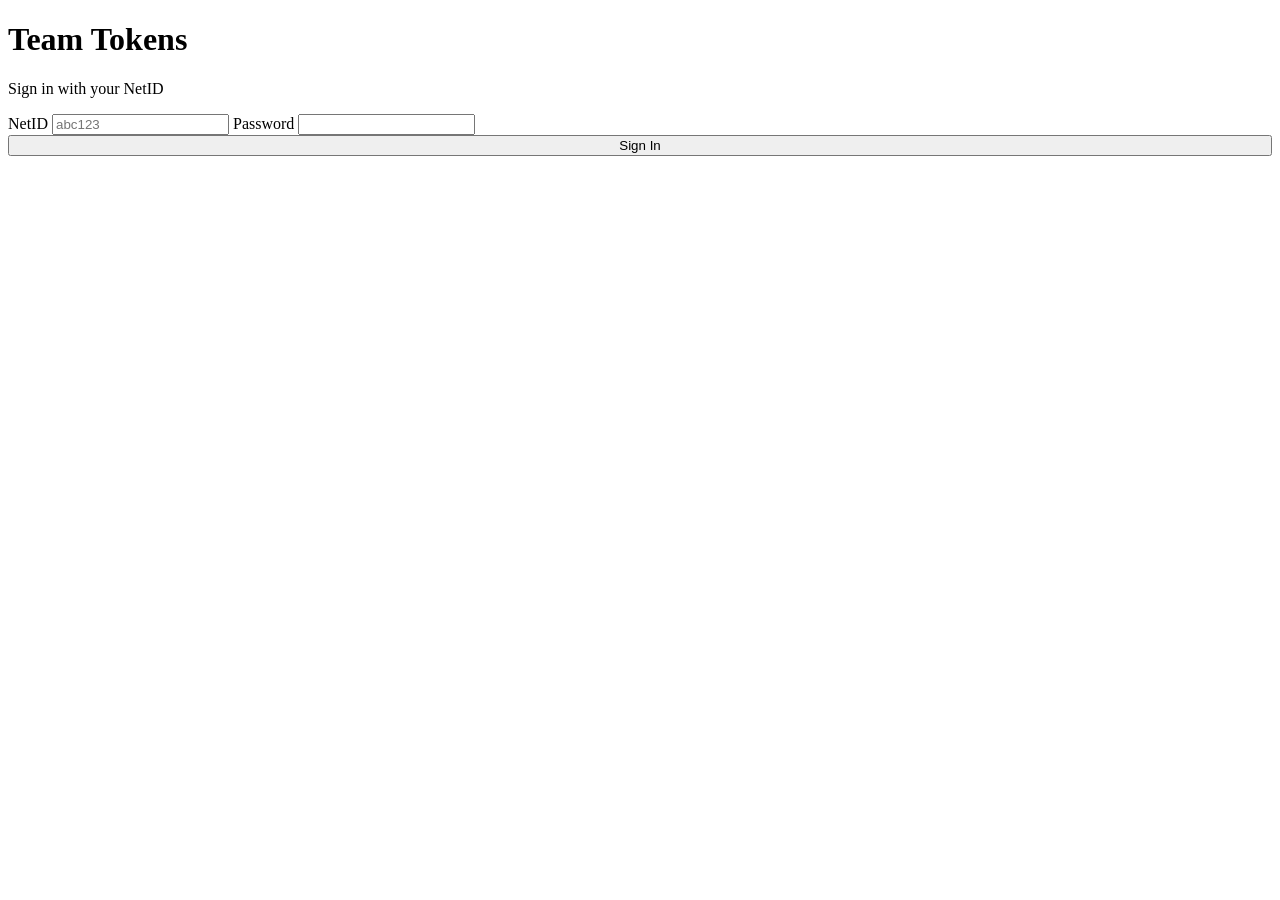
==== index.html @ 69944cf5 "Add files via upload" ====
<!DOCTYPE html>
<html lang="en">
<head>
  <meta charset="UTF-8">
  <meta name="viewport" content="width=device-width, initial-scale=1.0">
  <title>Team Tokens — Sign In</title>
  <link rel="preconnect" href="https://fonts.googleapis.com">
  <link href="https://fonts.googleapis.com/css2?family=Inter:wght@400;600;700&display=swap" rel="stylesheet">
  <link rel="stylesheet" href="css/style.css">
</head>
<body>
<div class="login-wrap">
  <div class="login-card">
    <h1>Team Tokens</h1>
    <p class="subtitle">Sign in with your NetID</p>

    <div id="login-error" class="status-bar error hidden"></div>

    <form id="login-form" novalidate>
      <label for="netid">NetID</label>
      <input type="text" id="netid" name="netid" autocomplete="username"
             placeholder="abc123" required>

      <label for="password">Password</label>
      <input type="password" id="password" name="password"
             autocomplete="current-password" required>

      <button type="submit" class="btn btn-primary" style="width:100%" id="login-btn">
        Sign In
      </button>
    </form>
  </div>
</div>

<script type="module">
import { Auth } from './js/api.js';

const form    = document.getElementById('login-form');
const errBox  = document.getElementById('login-error');
const btn     = document.getElementById('login-btn');

form.addEventListener('submit', async (e) => {
  e.preventDefault();
  errBox.classList.add('hidden');
  btn.disabled = true;
  btn.textContent = 'Signing in…';

  const netid    = document.getElementById('netid').value.trim();
  const password = document.getElementById('password').value;

  try {
    const user = await Auth.login(netid, password);
    // Redirect based on role
    if (user.role === 'administrator' || user.role === 'instructor') {
      window.location.href = 'pages/admin.html';
    } else {
      window.location.href = 'pages/dashboard.html';
    }
  } catch (err) {
    errBox.textContent = err.message;
    errBox.classList.remove('hidden');
    btn.disabled = false;
    btn.textContent = 'Sign In';
  }
});
</script>
</body>
</html>
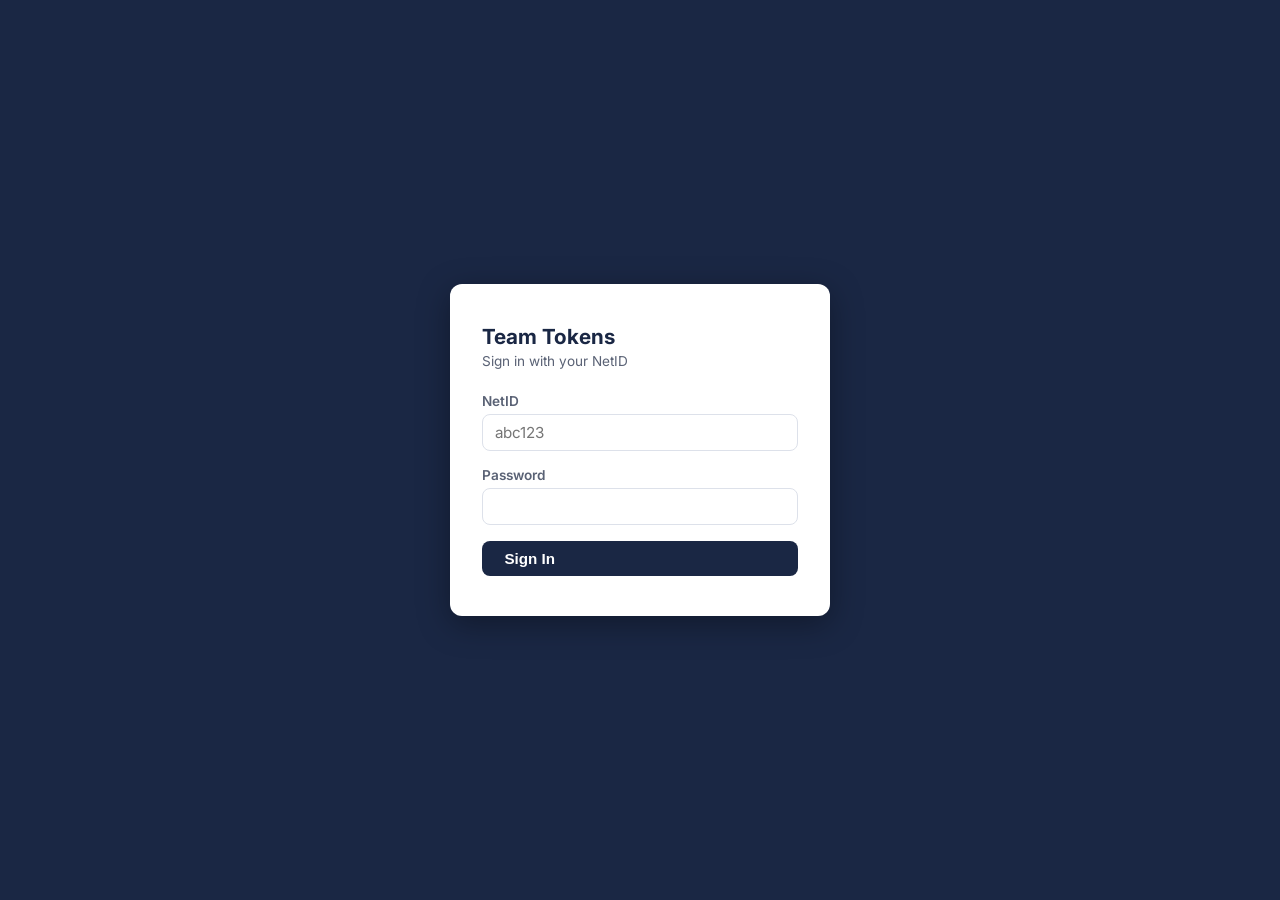
==== commit be8b8cc4: "Update index.html" ====
--- a/index.html
+++ b/index.html
@@ -6,7 +6,7 @@
   <title>Team Tokens — Sign In</title>
   <link rel="preconnect" href="https://fonts.googleapis.com">
   <link href="https://fonts.googleapis.com/css2?family=Inter:wght@400;600;700&display=swap" rel="stylesheet">
-  <link rel="stylesheet" href="css/style.css">
+  <link rel="stylesheet" href="./frontend/css/style.css">
 </head>
 <body>
 <div class="login-wrap">
@@ -33,7 +33,7 @@
 </div>
 
 <script type="module">
-import { Auth } from './js/api.js';
+import { Auth } from './frontend/js/api.js';
 
 const form    = document.getElementById('login-form');
 const errBox  = document.getElementById('login-error');
--- a/frontend/css/style.css
+++ b/frontend/css/style.css
@@ -0,0 +1,288 @@
+/* frontend/css/style.css */
+
+/* ── Design tokens ─────────────────────────────────────────────────── */
+:root {
+  --navy:      #1a2744;
+  --navy-mid:  #2d3f6b;
+  --gold:      #c9a84c;
+  --gold-lt:   #f0d98a;
+  --bg:        #f5f6f8;
+  --surface:   #ffffff;
+  --border:    #dde1ea;
+  --text:      #1e2433;
+  --text-sub:  #5a6275;
+  --success:   #1e7e4c;
+  --warning:   #a06000;
+  --danger:    #b91c1c;
+  --radius:    8px;
+  --shadow:    0 2px 8px rgba(26,39,68,.10);
+  --font-body: 'Inter', system-ui, sans-serif;
+  --font-mono: 'JetBrains Mono', 'Courier New', monospace;
+}
+
+/* ── Reset ─────────────────────────────────────────────────────────── */
+*, *::before, *::after { box-sizing: border-box; margin: 0; padding: 0; }
+html { font-size: 16px; }
+body {
+  font-family: var(--font-body);
+  background: var(--bg);
+  color: var(--text);
+  min-height: 100vh;
+}
+a { color: var(--navy-mid); }
+
+/* ── Layout ─────────────────────────────────────────────────────────── */
+.app-header {
+  background: var(--navy);
+  color: #fff;
+  display: flex;
+  align-items: center;
+  justify-content: space-between;
+  padding: 0 2rem;
+  height: 58px;
+  box-shadow: 0 2px 6px rgba(0,0,0,.25);
+}
+.app-header .brand {
+  font-weight: 700;
+  font-size: 1.15rem;
+  letter-spacing: .02em;
+  color: var(--gold-lt);
+}
+.app-header .user-info { font-size: .85rem; color: #b0bdd6; }
+.app-header .btn-logout {
+  background: none;
+  border: 1px solid rgba(255,255,255,.3);
+  color: #d0d8eb;
+  padding: .3rem .9rem;
+  border-radius: var(--radius);
+  cursor: pointer;
+  font-size: .85rem;
+}
+.app-header .btn-logout:hover { background: rgba(255,255,255,.1); }
+
+.page-wrap {
+  max-width: 900px;
+  margin: 2rem auto;
+  padding: 0 1.25rem;
+}
+
+/* ── Cards ──────────────────────────────────────────────────────────── */
+.card {
+  background: var(--surface);
+  border: 1px solid var(--border);
+  border-radius: var(--radius);
+  box-shadow: var(--shadow);
+  padding: 1.5rem;
+  margin-bottom: 1.5rem;
+}
+.card h2 {
+  font-size: 1.05rem;
+  font-weight: 600;
+  color: var(--navy);
+  margin-bottom: 1rem;
+  padding-bottom: .5rem;
+  border-bottom: 2px solid var(--gold);
+  display: flex;
+  align-items: center;
+  gap: .5rem;
+}
+
+/* ── Token Allocation ──────────────────────────────────────────────── */
+.teammate-row {
+  display: grid;
+  grid-template-columns: 1fr 160px 90px 72px;
+  align-items: center;
+  gap: 1rem;
+  padding: .75rem 0;
+  border-bottom: 1px solid var(--border);
+}
+.teammate-row:last-child { border-bottom: none; }
+.teammate-name { font-weight: 500; }
+.teammate-netid { font-size: .8rem; color: var(--text-sub); }
+
+.token-slider {
+  width: 100%;
+  accent-color: var(--navy-mid);
+}
+.token-num {
+  width: 70px;
+  padding: .35rem .5rem;
+  border: 1px solid var(--border);
+  border-radius: var(--radius);
+  font-family: var(--font-mono);
+  font-size: .95rem;
+  text-align: center;
+}
+.token-num:focus { outline: 2px solid var(--navy-mid); }
+
+.inc-dec {
+  display: flex;
+  gap: .25rem;
+}
+.inc-dec button {
+  width: 30px; height: 30px;
+  background: var(--navy);
+  color: #fff;
+  border: none;
+  border-radius: var(--radius);
+  font-size: 1.1rem;
+  cursor: pointer;
+  display: flex; align-items: center; justify-content: center;
+}
+.inc-dec button:hover { background: var(--navy-mid); }
+
+.token-summary {
+  display: flex;
+  align-items: center;
+  gap: 1rem;
+  margin-top: 1rem;
+  font-size: .95rem;
+}
+.token-total { font-weight: 700; font-family: var(--font-mono); font-size: 1.1rem; }
+.token-total.ok    { color: var(--success); }
+.token-total.over  { color: var(--danger); }
+.token-total.under { color: var(--warning); }
+
+/* ── Advisor Grades ────────────────────────────────────────────────── */
+.advisor-row {
+  display: flex;
+  align-items: center;
+  gap: 1rem;
+  padding: .65rem 0;
+  border-bottom: 1px solid var(--border);
+}
+.advisor-row:last-child { border-bottom: none; }
+.advisor-name { flex: 1; font-weight: 500; }
+.grade-select {
+  padding: .35rem .7rem;
+  border: 1px solid var(--border);
+  border-radius: var(--radius);
+  font-size: .95rem;
+  background: var(--surface);
+}
+.grade-select:focus { outline: 2px solid var(--navy-mid); }
+
+/* ── Status bar ─────────────────────────────────────────────────────── */
+.status-bar {
+  padding: .75rem 1rem;
+  border-radius: var(--radius);
+  font-size: .9rem;
+  margin-bottom: 1rem;
+}
+.status-bar.ready   { background: #e6f4ed; color: var(--success); border: 1px solid #a3d8b8; }
+.status-bar.warning { background: #fff8e1; color: var(--warning); border: 1px solid #ffe082; }
+.status-bar.error   { background: #fde8e8; color: var(--danger);  border: 1px solid #f5a3a3; }
+
+.status-bar ul { margin: .4rem 0 0 1.2rem; }
+
+/* ── Buttons ─────────────────────────────────────────────────────────── */
+.btn {
+  display: inline-flex;
+  align-items: center;
+  gap: .4rem;
+  padding: .55rem 1.4rem;
+  border-radius: var(--radius);
+  border: none;
+  font-size: .95rem;
+  font-weight: 600;
+  cursor: pointer;
+  transition: background .15s, opacity .15s;
+}
+.btn-primary { background: var(--navy); color: #fff; }
+.btn-primary:hover { background: var(--navy-mid); }
+.btn-secondary { background: var(--gold); color: var(--navy); }
+.btn-secondary:hover { background: var(--gold-lt); }
+.btn-danger { background: var(--danger); color: #fff; }
+.btn-sm { padding: .3rem .8rem; font-size: .82rem; }
+.btn:disabled { opacity: .45; cursor: not-allowed; }
+
+.btn-row { display: flex; gap: .75rem; flex-wrap: wrap; margin-top: 1rem; }
+
+/* ── Forms ──────────────────────────────────────────────────────────── */
+label { display: block; font-size: .85rem; font-weight: 600; margin-bottom: .3rem; color: var(--text-sub); }
+input[type=text], input[type=password], input[type=email],
+input[type=date], select, textarea {
+  width: 100%;
+  padding: .5rem .75rem;
+  border: 1px solid var(--border);
+  border-radius: var(--radius);
+  font-family: var(--font-body);
+  font-size: .95rem;
+  background: var(--surface);
+  color: var(--text);
+  margin-bottom: 1rem;
+}
+input:focus, select:focus, textarea:focus {
+  outline: 2px solid var(--navy-mid);
+  border-color: var(--navy-mid);
+}
+textarea { resize: vertical; min-height: 90px; }
+
+/* ── Login page ─────────────────────────────────────────────────────── */
+.login-wrap {
+  min-height: 100vh;
+  display: flex;
+  flex-direction: column;
+  align-items: center;
+  justify-content: center;
+  background: var(--navy);
+}
+.login-card {
+  background: var(--surface);
+  padding: 2.5rem 2rem;
+  border-radius: 12px;
+  width: 100%;
+  max-width: 380px;
+  box-shadow: 0 8px 32px rgba(0,0,0,.35);
+}
+.login-card h1 {
+  font-size: 1.3rem;
+  margin-bottom: .25rem;
+  color: var(--navy);
+}
+.login-card .subtitle { font-size: .85rem; color: var(--text-sub); margin-bottom: 1.5rem; }
+
+/* ── Tables ─────────────────────────────────────────────────────────── */
+.data-table { width: 100%; border-collapse: collapse; font-size: .9rem; }
+.data-table th {
+  background: var(--navy);
+  color: #fff;
+  text-align: left;
+  padding: .6rem .8rem;
+  font-weight: 600;
+}
+.data-table td { padding: .55rem .8rem; border-bottom: 1px solid var(--border); }
+.data-table tr:hover td { background: #f0f2f7; }
+
+/* ── Tabs (admin) ───────────────────────────────────────────────────── */
+.tab-bar {
+  display: flex;
+  gap: 0;
+  border-bottom: 2px solid var(--border);
+  margin-bottom: 1.5rem;
+}
+.tab-btn {
+  padding: .6rem 1.2rem;
+  background: none;
+  border: none;
+  border-bottom: 3px solid transparent;
+  margin-bottom: -2px;
+  font-size: .9rem;
+  font-weight: 600;
+  color: var(--text-sub);
+  cursor: pointer;
+}
+.tab-btn.active {
+  color: var(--navy);
+  border-bottom-color: var(--gold);
+}
+
+/* ── Utility ─────────────────────────────────────────────────────────── */
+.hidden { display: none !important; }
+.mt1 { margin-top: 1rem; }
+.text-sub { color: var(--text-sub); font-size: .85rem; }
+
+@media (max-width: 600px) {
+  .teammate-row { grid-template-columns: 1fr 80px 60px 64px; gap: .5rem; }
+  .page-wrap { padding: 0 .75rem; }
+}
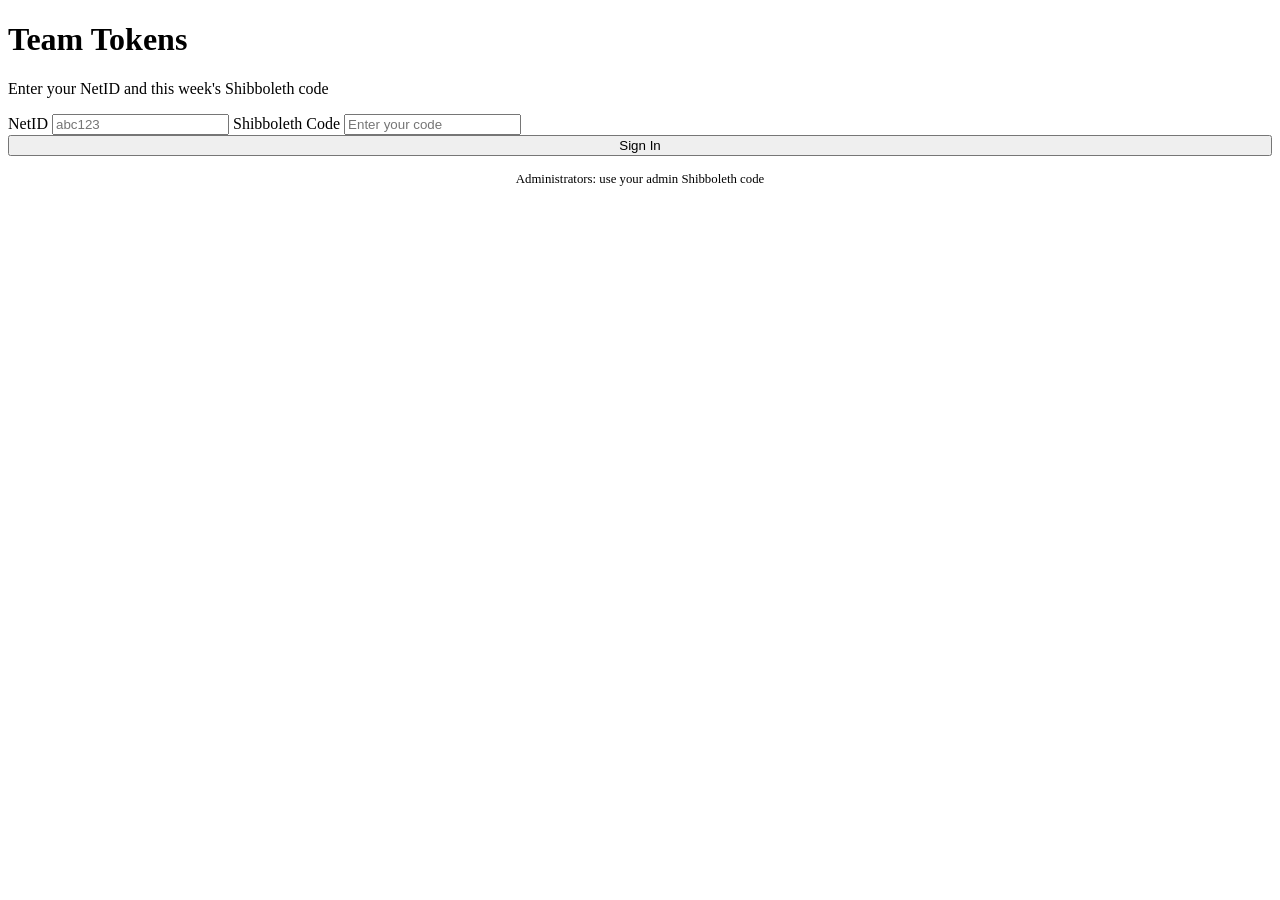
==== commit d1145f43: "Add files via upload" ====
--- a/index.html
+++ b/index.html
@@ -6,60 +6,63 @@
   <title>Team Tokens — Sign In</title>
   <link rel="preconnect" href="https://fonts.googleapis.com">
   <link href="https://fonts.googleapis.com/css2?family=Inter:wght@400;600;700&display=swap" rel="stylesheet">
-  <link rel="stylesheet" href="./frontend/css/style.css">
+  <link rel="stylesheet" href="css/style.css">
 </head>
 <body>
 <div class="login-wrap">
   <div class="login-card">
     <h1>Team Tokens</h1>
-    <p class="subtitle">Sign in with your NetID</p>
+    <p class="subtitle">Enter your NetID and this week's Shibboleth code</p>
 
     <div id="login-error" class="status-bar error hidden"></div>
 
     <form id="login-form" novalidate>
       <label for="netid">NetID</label>
-      <input type="text" id="netid" name="netid" autocomplete="username"
-             placeholder="abc123" required>
+      <input type="text" id="netid" name="netid"
+             autocomplete="username" placeholder="abc123" required>
 
-      <label for="password">Password</label>
-      <input type="password" id="password" name="password"
-             autocomplete="current-password" required>
+      <label for="shibboleth">Shibboleth Code</label>
+      <input type="password" id="shibboleth" name="shibboleth"
+             autocomplete="off" placeholder="Enter your code" required>
 
       <button type="submit" class="btn btn-primary" style="width:100%" id="login-btn">
         Sign In
       </button>
     </form>
+
+    <p class="text-sub" style="margin-top:1rem;text-align:center;font-size:.8rem">
+      Administrators: use your admin Shibboleth code
+    </p>
   </div>
 </div>
 
 <script type="module">
-import { Auth } from './frontend/js/api.js';
+import { Auth } from './js/api.js';
 
-const form    = document.getElementById('login-form');
-const errBox  = document.getElementById('login-error');
-const btn     = document.getElementById('login-btn');
+const form   = document.getElementById('login-form');
+const errBox = document.getElementById('login-error');
+const btn    = document.getElementById('login-btn');
 
 form.addEventListener('submit', async (e) => {
   e.preventDefault();
   errBox.classList.add('hidden');
-  btn.disabled = true;
+  btn.disabled    = true;
   btn.textContent = 'Signing in…';
 
-  const netid    = document.getElementById('netid').value.trim();
-  const password = document.getElementById('password').value;
+  const netid      = document.getElementById('netid').value.trim();
+  const shibboleth = document.getElementById('shibboleth').value;
 
   try {
-    const user = await Auth.login(netid, password);
-    // Redirect based on role
+    const user = await Auth.login(netid, shibboleth);
     if (user.role === 'administrator' || user.role === 'instructor') {
-      window.location.href = 'pages/admin.html';
+      window.location.href = 'frontend/pages/admin.html';
     } else {
-      window.location.href = 'pages/dashboard.html';
+      window.location.href = 'frontend/pages/dashboard.html';
     }
   } catch (err) {
     errBox.textContent = err.message;
     errBox.classList.remove('hidden');
-    btn.disabled = false;
+    btn.disabled    = false;
     btn.textContent = 'Sign In';
   }
 });
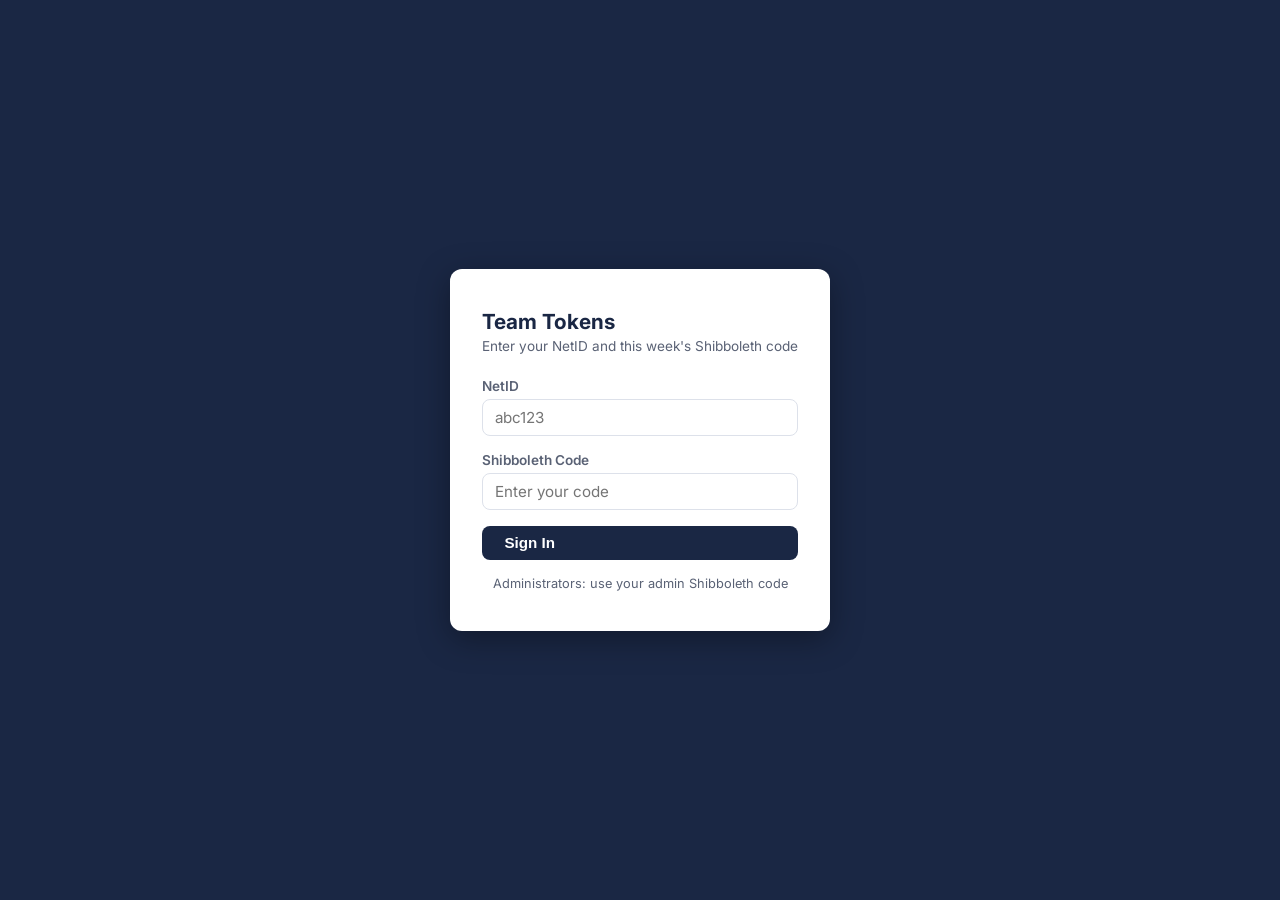
==== commit a15989e7: "Update stylesheet and script paths in index.html" ====
--- a/index.html
+++ b/index.html
@@ -6,7 +6,7 @@
   <title>Team Tokens — Sign In</title>
   <link rel="preconnect" href="https://fonts.googleapis.com">
   <link href="https://fonts.googleapis.com/css2?family=Inter:wght@400;600;700&display=swap" rel="stylesheet">
-  <link rel="stylesheet" href="css/style.css">
+  <link rel="stylesheet" href="frontend/css/style.css">
 </head>
 <body>
 <div class="login-wrap">
@@ -37,7 +37,7 @@
 </div>
 
 <script type="module">
-import { Auth } from './js/api.js';
+import { Auth } from './frontend/js/api.js';
 
 const form   = document.getElementById('login-form');
 const errBox = document.getElementById('login-error');
--- a/frontend/css/style.css
+++ b/frontend/css/style.css
@@ -0,0 +1,288 @@
+/* frontend/css/style.css */
+
+/* ── Design tokens ─────────────────────────────────────────────────── */
+:root {
+  --navy:      #1a2744;
+  --navy-mid:  #2d3f6b;
+  --gold:      #c9a84c;
+  --gold-lt:   #f0d98a;
+  --bg:        #f5f6f8;
+  --surface:   #ffffff;
+  --border:    #dde1ea;
+  --text:      #1e2433;
+  --text-sub:  #5a6275;
+  --success:   #1e7e4c;
+  --warning:   #a06000;
+  --danger:    #b91c1c;
+  --radius:    8px;
+  --shadow:    0 2px 8px rgba(26,39,68,.10);
+  --font-body: 'Inter', system-ui, sans-serif;
+  --font-mono: 'JetBrains Mono', 'Courier New', monospace;
+}
+
+/* ── Reset ─────────────────────────────────────────────────────────── */
+*, *::before, *::after { box-sizing: border-box; margin: 0; padding: 0; }
+html { font-size: 16px; }
+body {
+  font-family: var(--font-body);
+  background: var(--bg);
+  color: var(--text);
+  min-height: 100vh;
+}
+a { color: var(--navy-mid); }
+
+/* ── Layout ─────────────────────────────────────────────────────────── */
+.app-header {
+  background: var(--navy);
+  color: #fff;
+  display: flex;
+  align-items: center;
+  justify-content: space-between;
+  padding: 0 2rem;
+  height: 58px;
+  box-shadow: 0 2px 6px rgba(0,0,0,.25);
+}
+.app-header .brand {
+  font-weight: 700;
+  font-size: 1.15rem;
+  letter-spacing: .02em;
+  color: var(--gold-lt);
+}
+.app-header .user-info { font-size: .85rem; color: #b0bdd6; }
+.app-header .btn-logout {
+  background: none;
+  border: 1px solid rgba(255,255,255,.3);
+  color: #d0d8eb;
+  padding: .3rem .9rem;
+  border-radius: var(--radius);
+  cursor: pointer;
+  font-size: .85rem;
+}
+.app-header .btn-logout:hover { background: rgba(255,255,255,.1); }
+
+.page-wrap {
+  max-width: 900px;
+  margin: 2rem auto;
+  padding: 0 1.25rem;
+}
+
+/* ── Cards ──────────────────────────────────────────────────────────── */
+.card {
+  background: var(--surface);
+  border: 1px solid var(--border);
+  border-radius: var(--radius);
+  box-shadow: var(--shadow);
+  padding: 1.5rem;
+  margin-bottom: 1.5rem;
+}
+.card h2 {
+  font-size: 1.05rem;
+  font-weight: 600;
+  color: var(--navy);
+  margin-bottom: 1rem;
+  padding-bottom: .5rem;
+  border-bottom: 2px solid var(--gold);
+  display: flex;
+  align-items: center;
+  gap: .5rem;
+}
+
+/* ── Token Allocation ──────────────────────────────────────────────── */
+.teammate-row {
+  display: grid;
+  grid-template-columns: 1fr 160px 90px 72px;
+  align-items: center;
+  gap: 1rem;
+  padding: .75rem 0;
+  border-bottom: 1px solid var(--border);
+}
+.teammate-row:last-child { border-bottom: none; }
+.teammate-name { font-weight: 500; }
+.teammate-netid { font-size: .8rem; color: var(--text-sub); }
+
+.token-slider {
+  width: 100%;
+  accent-color: var(--navy-mid);
+}
+.token-num {
+  width: 70px;
+  padding: .35rem .5rem;
+  border: 1px solid var(--border);
+  border-radius: var(--radius);
+  font-family: var(--font-mono);
+  font-size: .95rem;
+  text-align: center;
+}
+.token-num:focus { outline: 2px solid var(--navy-mid); }
+
+.inc-dec {
+  display: flex;
+  gap: .25rem;
+}
+.inc-dec button {
+  width: 30px; height: 30px;
+  background: var(--navy);
+  color: #fff;
+  border: none;
+  border-radius: var(--radius);
+  font-size: 1.1rem;
+  cursor: pointer;
+  display: flex; align-items: center; justify-content: center;
+}
+.inc-dec button:hover { background: var(--navy-mid); }
+
+.token-summary {
+  display: flex;
+  align-items: center;
+  gap: 1rem;
+  margin-top: 1rem;
+  font-size: .95rem;
+}
+.token-total { font-weight: 700; font-family: var(--font-mono); font-size: 1.1rem; }
+.token-total.ok    { color: var(--success); }
+.token-total.over  { color: var(--danger); }
+.token-total.under { color: var(--warning); }
+
+/* ── Advisor Grades ────────────────────────────────────────────────── */
+.advisor-row {
+  display: flex;
+  align-items: center;
+  gap: 1rem;
+  padding: .65rem 0;
+  border-bottom: 1px solid var(--border);
+}
+.advisor-row:last-child { border-bottom: none; }
+.advisor-name { flex: 1; font-weight: 500; }
+.grade-select {
+  padding: .35rem .7rem;
+  border: 1px solid var(--border);
+  border-radius: var(--radius);
+  font-size: .95rem;
+  background: var(--surface);
+}
+.grade-select:focus { outline: 2px solid var(--navy-mid); }
+
+/* ── Status bar ─────────────────────────────────────────────────────── */
+.status-bar {
+  padding: .75rem 1rem;
+  border-radius: var(--radius);
+  font-size: .9rem;
+  margin-bottom: 1rem;
+}
+.status-bar.ready   { background: #e6f4ed; color: var(--success); border: 1px solid #a3d8b8; }
+.status-bar.warning { background: #fff8e1; color: var(--warning); border: 1px solid #ffe082; }
+.status-bar.error   { background: #fde8e8; color: var(--danger);  border: 1px solid #f5a3a3; }
+
+.status-bar ul { margin: .4rem 0 0 1.2rem; }
+
+/* ── Buttons ─────────────────────────────────────────────────────────── */
+.btn {
+  display: inline-flex;
+  align-items: center;
+  gap: .4rem;
+  padding: .55rem 1.4rem;
+  border-radius: var(--radius);
+  border: none;
+  font-size: .95rem;
+  font-weight: 600;
+  cursor: pointer;
+  transition: background .15s, opacity .15s;
+}
+.btn-primary { background: var(--navy); color: #fff; }
+.btn-primary:hover { background: var(--navy-mid); }
+.btn-secondary { background: var(--gold); color: var(--navy); }
+.btn-secondary:hover { background: var(--gold-lt); }
+.btn-danger { background: var(--danger); color: #fff; }
+.btn-sm { padding: .3rem .8rem; font-size: .82rem; }
+.btn:disabled { opacity: .45; cursor: not-allowed; }
+
+.btn-row { display: flex; gap: .75rem; flex-wrap: wrap; margin-top: 1rem; }
+
+/* ── Forms ──────────────────────────────────────────────────────────── */
+label { display: block; font-size: .85rem; font-weight: 600; margin-bottom: .3rem; color: var(--text-sub); }
+input[type=text], input[type=password], input[type=email],
+input[type=date], select, textarea {
+  width: 100%;
+  padding: .5rem .75rem;
+  border: 1px solid var(--border);
+  border-radius: var(--radius);
+  font-family: var(--font-body);
+  font-size: .95rem;
+  background: var(--surface);
+  color: var(--text);
+  margin-bottom: 1rem;
+}
+input:focus, select:focus, textarea:focus {
+  outline: 2px solid var(--navy-mid);
+  border-color: var(--navy-mid);
+}
+textarea { resize: vertical; min-height: 90px; }
+
+/* ── Login page ─────────────────────────────────────────────────────── */
+.login-wrap {
+  min-height: 100vh;
+  display: flex;
+  flex-direction: column;
+  align-items: center;
+  justify-content: center;
+  background: var(--navy);
+}
+.login-card {
+  background: var(--surface);
+  padding: 2.5rem 2rem;
+  border-radius: 12px;
+  width: 100%;
+  max-width: 380px;
+  box-shadow: 0 8px 32px rgba(0,0,0,.35);
+}
+.login-card h1 {
+  font-size: 1.3rem;
+  margin-bottom: .25rem;
+  color: var(--navy);
+}
+.login-card .subtitle { font-size: .85rem; color: var(--text-sub); margin-bottom: 1.5rem; }
+
+/* ── Tables ─────────────────────────────────────────────────────────── */
+.data-table { width: 100%; border-collapse: collapse; font-size: .9rem; }
+.data-table th {
+  background: var(--navy);
+  color: #fff;
+  text-align: left;
+  padding: .6rem .8rem;
+  font-weight: 600;
+}
+.data-table td { padding: .55rem .8rem; border-bottom: 1px solid var(--border); }
+.data-table tr:hover td { background: #f0f2f7; }
+
+/* ── Tabs (admin) ───────────────────────────────────────────────────── */
+.tab-bar {
+  display: flex;
+  gap: 0;
+  border-bottom: 2px solid var(--border);
+  margin-bottom: 1.5rem;
+}
+.tab-btn {
+  padding: .6rem 1.2rem;
+  background: none;
+  border: none;
+  border-bottom: 3px solid transparent;
+  margin-bottom: -2px;
+  font-size: .9rem;
+  font-weight: 600;
+  color: var(--text-sub);
+  cursor: pointer;
+}
+.tab-btn.active {
+  color: var(--navy);
+  border-bottom-color: var(--gold);
+}
+
+/* ── Utility ─────────────────────────────────────────────────────────── */
+.hidden { display: none !important; }
+.mt1 { margin-top: 1rem; }
+.text-sub { color: var(--text-sub); font-size: .85rem; }
+
+@media (max-width: 600px) {
+  .teammate-row { grid-template-columns: 1fr 80px 60px 64px; gap: .5rem; }
+  .page-wrap { padding: 0 .75rem; }
+}
